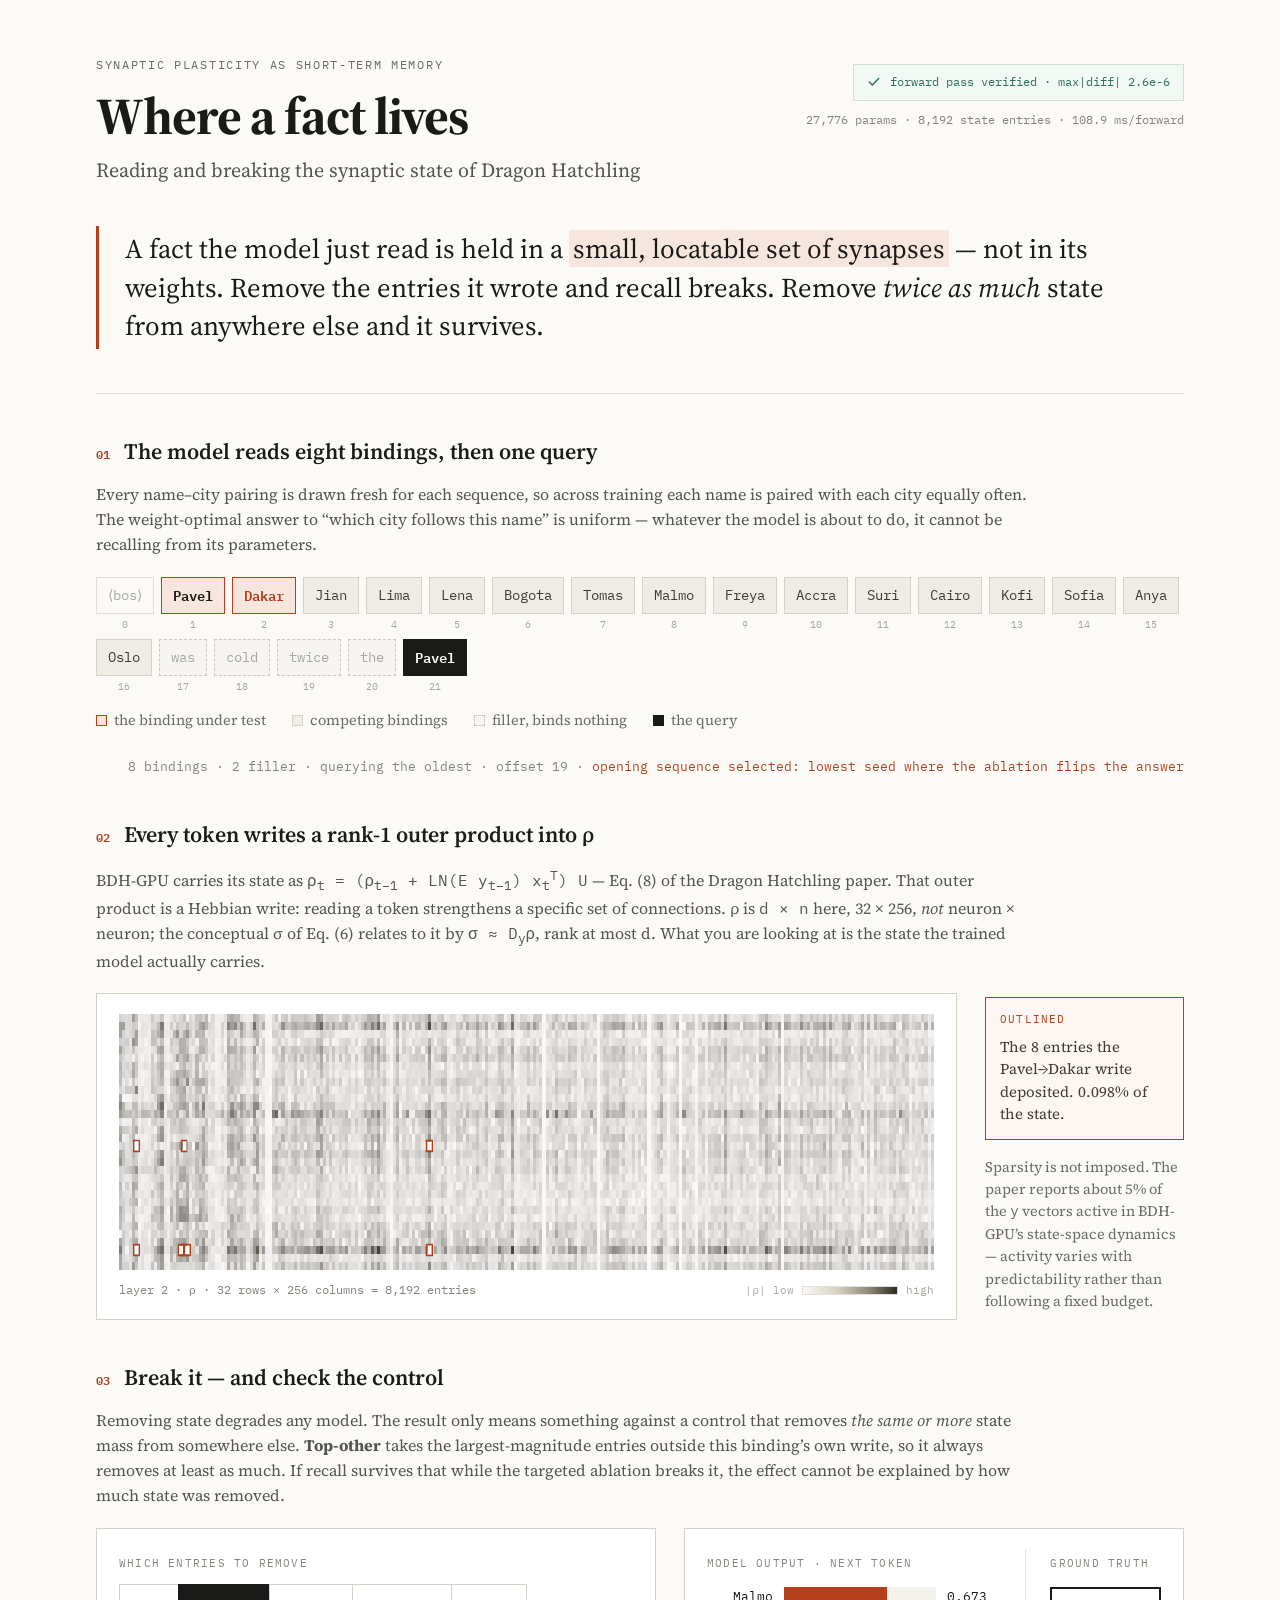
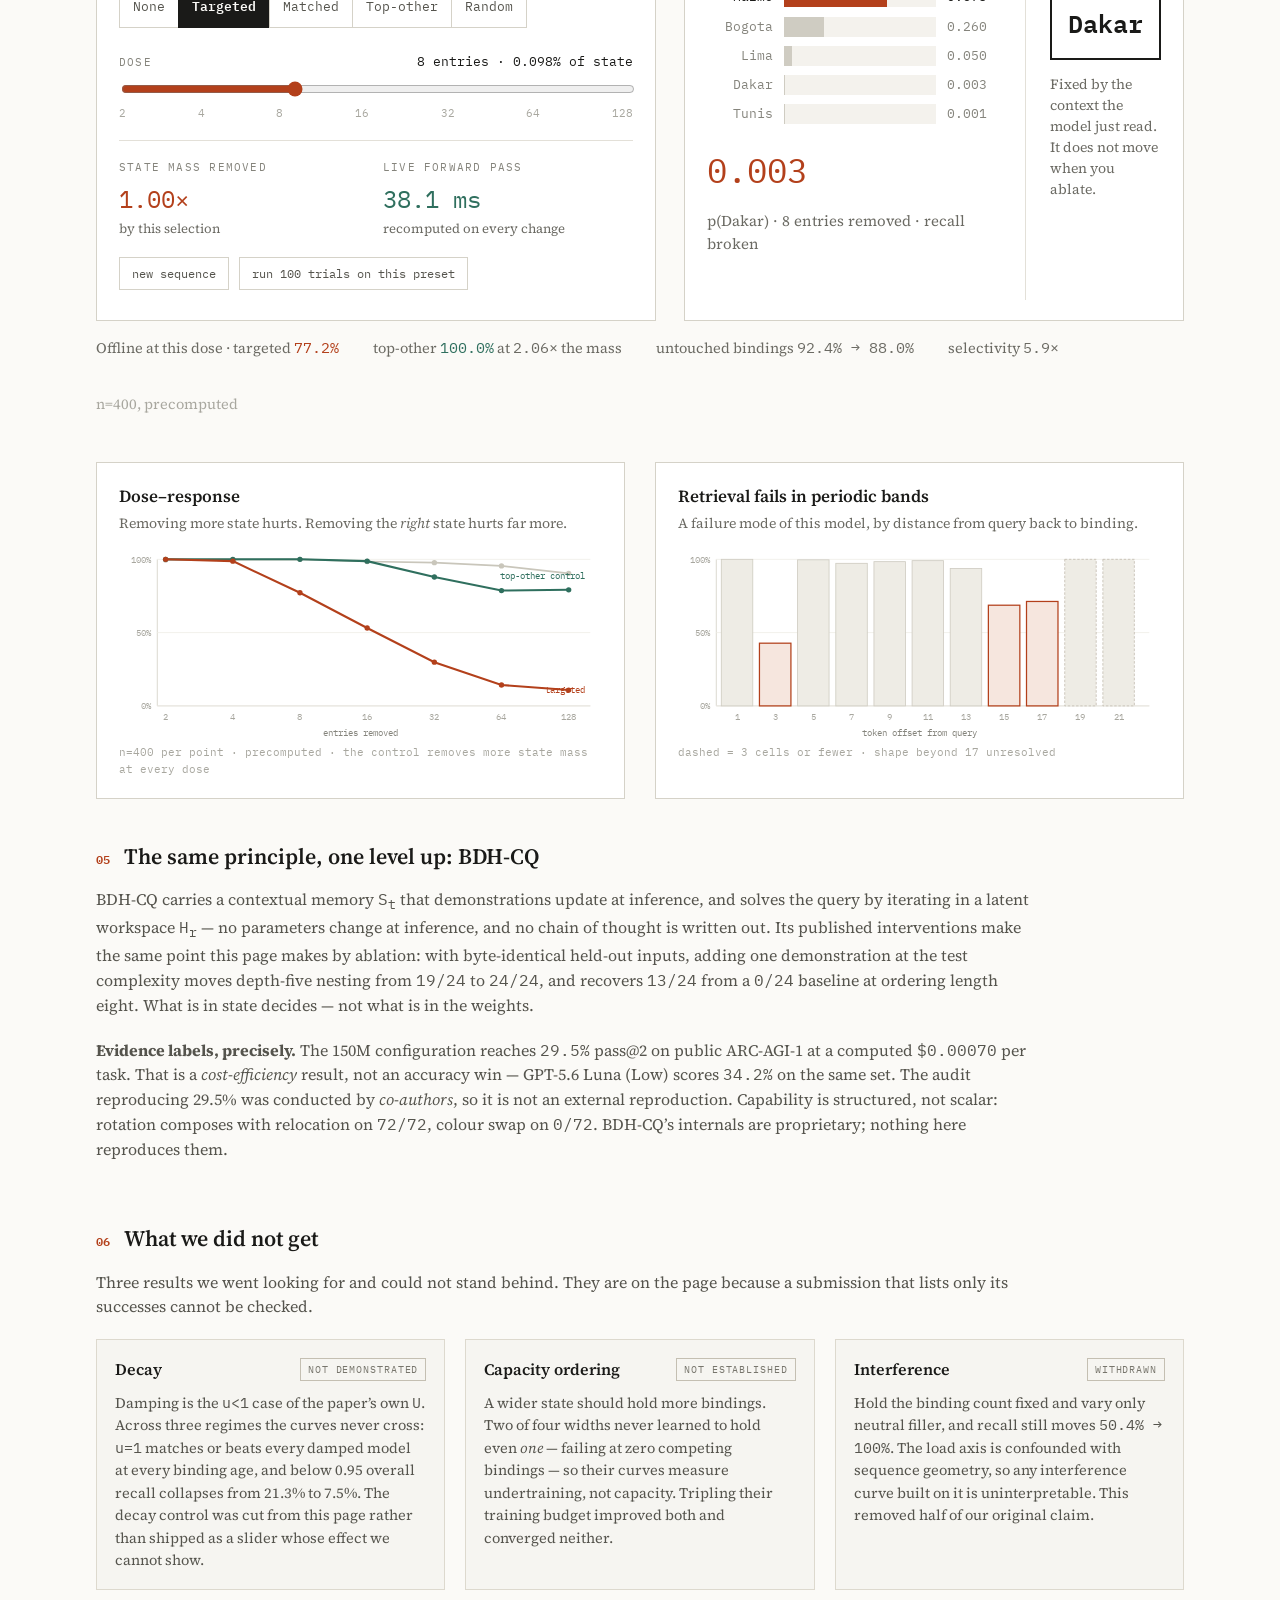
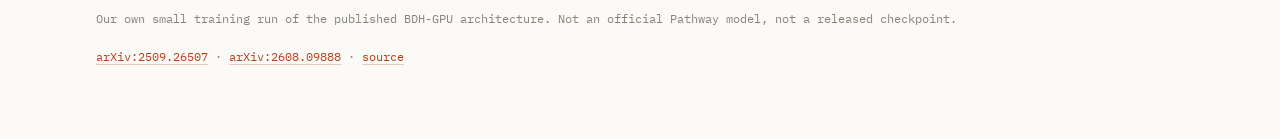
==== index.html @ 2213100f "Build the interactive page: live forward pass, live ablation, verified on load index.html + css/styl" ====
<!doctype html>
<html lang="en">
<head>
<meta charset="utf-8">
<meta name="viewport" content="width=device-width, initial-scale=1">
<title>Where a fact lives — synaptic memory in Dragon Hatchling</title>
<meta name="description" content="An interactive explainer: a fact a BDH model just read is held in a small, locatable set of synapses, not in its weights. Ablate them and recall breaks; remove twice as much state from elsewhere and it survives.">
<link rel="preconnect" href="https://fonts.googleapis.com">
<link rel="preconnect" href="https://fonts.gstatic.com" crossorigin>
<link rel="stylesheet" href="https://fonts.googleapis.com/css2?family=Source+Serif+4:opsz,wght@8..60,400;8..60,600;8..60,700&family=IBM+Plex+Mono:wght@400;500;600&display=swap">
<link rel="stylesheet" href="css/style.css">
</head>
<body>
<div class="wrap">

  <!-- ── header ─────────────────────────────────────────── -->
  <header class="masthead">
    <div class="left">
      <div class="eyebrow">Synaptic plasticity as short-term memory</div>
      <h1>Where a fact lives</h1>
      <div class="sub">Reading and breaking the synaptic state of Dragon&nbsp;Hatchling</div>
    </div>
    <div class="badges">
      <div class="badge pending" id="badge" role="status" aria-live="polite">
        <span class="num">checking forward pass…</span>
      </div>
      <div class="num" style="font-size:11.5px;color:var(--faint)" id="substrate-line"></div>
    </div>
  </header>

  <p class="claim">
    A fact the model just read is held in a <mark>small, locatable set of synapses</mark>
    — not in its weights. Remove the entries it wrote and recall breaks. Remove
    <em>twice as much</em> state from anywhere else and it survives.
  </p>

  <div class="hr"></div>

  <!-- ── act 1 ──────────────────────────────────────────── -->
  <section class="act" id="act1">
    <div class="act-head">
      <span class="act-num">01</span>
      <h2>The model reads eight bindings, then one query</h2>
    </div>
    <p class="lede">
      Every name–city pairing is drawn fresh for each sequence, so across training
      each name is paired with each city equally often. The weight-optimal answer
      to “which city follows this name” is uniform — whatever the model is about
      to do, it cannot be recalling from its parameters.
    </p>

    <div class="seq" id="seq" aria-label="input token sequence"></div>

    <div class="legend">
      <span class="item"><span class="sw" style="background:var(--accent-wash);border:1px solid var(--accent)"></span> the binding under test</span>
      <span class="item"><span class="sw" style="background:var(--chip);border:1px solid var(--chip-line)"></span> competing bindings</span>
      <span class="item"><span class="sw" style="background:var(--filler);border:1px dashed var(--filler-line)"></span> filler, binds nothing</span>
      <span class="item"><span class="sw" style="background:var(--ink)"></span> the query</span>
      <span class="right" id="seq-caption"></span>
    </div>
  </section>

  <!-- ── act 2 ──────────────────────────────────────────── -->
  <section class="act" id="act2">
    <div class="act-head">
      <span class="act-num">02</span>
      <h2>Every token writes a rank-1 outer product into ρ</h2>
    </div>
    <p class="lede">
      BDH-GPU carries its state as
      <span class="num">ρ<sub>t</sub> = (ρ<sub>t−1</sub> + LN(E y<sub>t−1</sub>) x<sub>t</sub><sup>T</sup>) U</span>
      — Eq. (8) of the Dragon Hatchling paper. That outer product is a Hebbian
      write: reading a token strengthens a specific set of connections. ρ is
      <span class="num">d × n</span> here, 32 × 256, <em>not</em> neuron × neuron;
      the conceptual σ of Eq. (6) relates to it by <span class="num">σ ≈ D<sub>y</sub>ρ</span>,
      rank at most d. What you are looking at is the state the trained model
      actually carries.
    </p>

    <div class="state-row">
      <div class="panel">
        <div class="state-scroll">
          <canvas id="state-canvas" width="1024" height="256"
                  aria-label="Synaptic state heatmap, 32 rows by 256 columns. Cells the queried binding wrote are outlined and, when ablated, knocked out to white."></canvas>
        </div>
        <div class="state-foot">
          <div class="num" style="font-size:11.5px;color:var(--faint)" id="state-caption"></div>
          <div class="ramp">
            <span class="num" style="font-size:11px;color:var(--fainter)">|ρ| low</span>
            <span class="bar"></span>
            <span class="num" style="font-size:11px;color:var(--fainter)">high</span>
          </div>
        </div>
      </div>
      <div class="state-side">
        <div class="callout">
          <span class="lbl">Outlined</span>
          <p id="callout-text"></p>
        </div>
        <p style="font-size:14.5px;line-height:1.55;color:var(--muted);margin:0">
          Sparsity is not imposed. The paper reports about 5% of the
          <span class="num">y</span> vectors active in BDH-GPU’s state-space
          dynamics — activity varies with predictability rather than following a
          fixed budget.
        </p>
      </div>
    </div>
  </section>

  <!-- ── act 3 ──────────────────────────────────────────── -->
  <section class="act" id="act3">
    <div class="act-head">
      <span class="act-num">03</span>
      <h2>Break it — and check the control</h2>
    </div>
    <p class="lede">
      Removing state degrades any model. The result only means something against
      a control that removes <em>the same or more</em> state mass from somewhere
      else. <strong>Top-other</strong> takes the largest-magnitude entries
      outside this binding’s own write, so it always removes at least as much.
      If recall survives that while the targeted ablation breaks it, the effect
      cannot be explained by how much state was removed.
    </p>

    <div class="controls-row">
      <div class="panel controls">
        <span class="lbl">Which entries to remove</span>
        <div class="seg" id="seg" role="group" aria-label="ablation condition"></div>

        <div class="dose">
          <div class="dose-head">
            <span class="lbl">Dose</span>
            <span class="num" style="font-size:13px" id="dose-label"></span>
          </div>
          <input type="range" id="dose" min="0" max="6" step="1" value="2"
                 aria-label="number of state entries to remove">
          <div class="dose-ticks" id="dose-ticks"></div>
        </div>

        <div class="stats">
          <div class="stat">
            <span class="lbl">State mass removed</span>
            <div class="big" id="mass-targeted" style="color:var(--accent)">—</div>
            <div class="cap">by this selection</div>
          </div>
          <div class="stat">
            <span class="lbl">Live forward pass</span>
            <div class="big" id="latency" style="color:var(--pass)">—</div>
            <div class="cap">recomputed on every change</div>
          </div>
        </div>

        <div style="margin-top:18px;display:flex;gap:10px;flex-wrap:wrap">
          <button class="btn" id="new-seq">new sequence</button>
          <button class="btn" id="run-trials">run 100 trials on this preset</button>
        </div>
        <div class="num" id="trials-out" style="font-size:12px;color:var(--faint);margin-top:10px"></div>
      </div>

      <div class="panel pred">
        <div class="bars-wrap" style="flex-grow:1">
          <span class="lbl">Model output · next token</span>
          <div class="bars" id="bars" style="margin-top:14px"></div>
          <div class="pbig" id="pbig">
            <span class="v" id="p-answer">—</span>
            <span class="cap" id="p-caption"></span>
          </div>
        </div>
        <div class="truth">
          <span class="lbl">Ground truth</span>
          <div class="truth-box"><div class="w" id="truth-word">—</div></div>
          <p>Fixed by the context the model just read. It does not move when you ablate.</p>
        </div>
      </div>
    </div>

    <div class="readout" id="readout"></div>
  </section>

  <!-- ── charts ─────────────────────────────────────────── -->
  <div class="charts">
    <div class="panel">
      <h3>Dose–response</h3>
      <p class="chart-sub">Removing more state hurts. Removing the <em>right</em> state hurts far more.</p>
      <div id="chart-dose"></div>
      <div class="chart-note" id="dose-note"></div>
    </div>
    <div class="panel">
      <h3>Retrieval fails in periodic bands</h3>
      <p class="chart-sub">A failure mode of this model, by distance from query back to binding.</p>
      <div id="chart-bands"></div>
      <div class="chart-note">dashed = 3 cells or fewer · shape beyond 17 unresolved</div>
    </div>
  </div>

  <!-- ── act 5: BDH-CQ ──────────────────────────────────── -->
  <section class="act" id="act5">
    <div class="act-head">
      <span class="act-num">05</span>
      <h2>The same principle, one level up: BDH-CQ</h2>
    </div>
    <p class="lede">
      BDH-CQ carries a contextual memory <span class="num">S<sub>t</sub></span>
      that demonstrations update at inference, and solves the query by iterating
      in a latent workspace <span class="num">H<sub>r</sub></span> — no parameters
      change at inference, and no chain of thought is written out. Its published
      interventions make the same point this page makes by ablation: with
      byte-identical held-out inputs, adding one demonstration at the test
      complexity moves depth-five nesting from <span class="num">19/24</span> to
      <span class="num">24/24</span>, and recovers <span class="num">13/24</span>
      from a <span class="num">0/24</span> baseline at ordering length eight.
      What is in state decides — not what is in the weights.
    </p>
    <p class="lede">
      <strong>Evidence labels, precisely.</strong> The 150M configuration reaches
      <span class="num">29.5%</span> pass@2 on public ARC-AGI-1 at a computed
      <span class="num">$0.00070</span> per task. That is a <em>cost-efficiency</em>
      result, not an accuracy win — GPT-5.6 Luna (Low) scores
      <span class="num">34.2%</span> on the same set. The audit reproducing 29.5%
      was conducted by <em>co-authors</em>, so it is not an external reproduction.
      Capability is structured, not scalar: rotation composes with relocation on
      <span class="num">72/72</span>, colour swap on <span class="num">0/72</span>.
      BDH-CQ’s internals are proprietary; nothing here reproduces them.
    </p>
  </section>

  <!-- ── act 6: what we did not get ─────────────────────── -->
  <section class="act" id="act6">
    <div class="act-head">
      <span class="act-num">06</span>
      <h2>What we did not get</h2>
    </div>
    <p class="lede">
      Three results we went looking for and could not stand behind. They are on
      the page because a submission that lists only its successes cannot be
      checked.
    </p>
    <div class="withdrawn">
      <div class="wcard">
        <div class="head"><span class="title">Decay</span><span class="tag">not demonstrated</span></div>
        <p>Damping is the <span class="num">u&lt;1</span> case of the paper’s own
        <span class="num">U</span>. Across three regimes the curves never cross:
        <span class="num">u=1</span> matches or beats every damped model at every
        binding age, and below 0.95 overall recall collapses from 21.3% to 7.5%.
        The decay control was cut from this page rather than shipped as a slider
        whose effect we cannot show.</p>
      </div>
      <div class="wcard">
        <div class="head"><span class="title">Capacity ordering</span><span class="tag">not established</span></div>
        <p>A wider state should hold more bindings. Two of four widths never
        learned to hold even <em>one</em> — failing at zero competing bindings —
        so their curves measure undertraining, not capacity. Tripling their
        training budget improved both and converged neither.</p>
      </div>
      <div class="wcard">
        <div class="head"><span class="title">Interference</span><span class="tag">withdrawn</span></div>
        <p>Hold the binding count fixed and vary only neutral filler, and recall
        still moves <span class="num">50.4% → 100%</span>. The load axis is
        confounded with sequence geometry, so any interference curve built on it
        is uninterpretable. This removed half of our original claim.</p>
      </div>
    </div>
  </section>

  <footer>
    <div>Our own small training run of the published BDH-GPU architecture. Not an official Pathway model, not a released checkpoint.</div>
    <div><a href="https://arxiv.org/abs/2509.26507">arXiv:2509.26507</a> · <a href="https://arxiv.org/abs/2608.09888">arXiv:2608.09888</a> · <a href="https://github.com/Ritik650/DataForge-Pathway">source</a></div>
  </footer>

</div>
<script type="module" src="js/app.js"></script>
</body>
</html>
---- css/style.css ----
/* Where a fact lives — tokens match design/Main.dc.html and docs/UI_SPEC.md */

:root {
  --ground: #fbfaf7;
  --surface: #ffffff;
  --ink: #1a1a18;
  --prose: #55544d;
  --muted: #6b6a63;
  --faint: #85847c;
  --fainter: #a8a79f;
  --rule: #e3e0d8;
  --border: #d5d2c8;
  --accent: #b3401b;
  --accent-wash: #f6e6de;
  --accent-line: #e3c9c0;
  --pass: #2f6f5e;
  --pass-wash: #f2f8f4;
  --pass-line: #cfe0d6;
  --chip: #eeece5;
  --chip-line: #d5d2c8;
  --filler: #f6f5f1;
  --filler-line: #cbc9c0;
  --track: #f4f2ed;
  --serif: "Source Serif 4", Georgia, "Times New Roman", serif;
  --mono: "IBM Plex Mono", ui-monospace, "SF Mono", Menlo, Consolas, monospace;
  --pad: 96px;
}

* { box-sizing: border-box; }

html { scroll-behavior: smooth; }

body {
  margin: 0;
  background: var(--ground);
  color: var(--ink);
  font-family: var(--serif);
  font-size: 16px;
  line-height: 1.55;
  -webkit-font-smoothing: antialiased;
}

.num {
  font-family: var(--mono);
  font-variant-numeric: tabular-nums;
}

a { color: var(--accent); text-decoration: none; border-bottom: 1px solid var(--accent-line); }
a:hover { color: #8a2f11; border-bottom-color: var(--accent); }

.wrap { max-width: 1440px; margin: 0 auto; padding: 0 var(--pad) 72px; }

.eyebrow {
  font-family: var(--mono);
  font-size: 12px;
  letter-spacing: 0.14em;
  text-transform: uppercase;
  color: var(--muted);
}

.lbl {
  font-family: var(--mono);
  font-size: 11px;
  letter-spacing: 0.11em;
  text-transform: uppercase;
  color: var(--faint);
}

h1 { font-size: 52px; line-height: 1.05; font-weight: 700; margin: 14px 0 12px; letter-spacing: -0.02em; }
h2 { font-size: 22px; font-weight: 600; margin: 0; }
h3 { font-size: 17px; font-weight: 600; margin: 0 0 4px; }

.sub { font-size: 20px; color: var(--prose); }

/* ── header ─────────────────────────────────────────────── */
.masthead { display: flex; justify-content: space-between; align-items: flex-start; padding-top: 56px; gap: 40px; }
.masthead .left { max-width: 760px; }
.badges { display: flex; flex-direction: column; gap: 10px; align-items: flex-end; padding-top: 8px; }

.badge {
  display: flex; align-items: center; gap: 9px;
  border: 1px solid var(--pass-line); background: var(--pass-wash);
  padding: 8px 13px;
  font-family: var(--mono); font-size: 12px; color: var(--pass);
}
.badge.fail { border-color: var(--accent-line); background: #fdf2ee; color: var(--accent); }
.badge.pending { border-color: var(--border); background: var(--filler); color: var(--faint); }
.badge svg { flex: none; }

.claim {
  margin-top: 40px;
  border-left: 3px solid var(--accent);
  padding: 4px 0 4px 26px;
  font-size: 27px;
  line-height: 1.42;
  max-width: 1040px;
}
.claim mark { background: var(--accent-wash); color: inherit; padding: 0 4px; }

.hr { height: 1px; background: var(--rule); margin: 44px 0 0; }

/* ── sections ───────────────────────────────────────────── */
.act { padding-top: 40px; }
.act-head { display: flex; align-items: baseline; gap: 14px; margin-bottom: 14px; }
.act-num { font-family: var(--mono); font-size: 12px; color: var(--accent); font-weight: 600; }
.act p.lede { font-size: 16px; color: var(--prose); max-width: 940px; margin: 0 0 20px; }

/* ── token chips ────────────────────────────────────────── */
.seq { display: flex; flex-wrap: wrap; gap: 7px; align-items: flex-start; margin-bottom: 14px; }
.chip-col { display: flex; flex-direction: column; align-items: center; gap: 4px; }
.chip {
  font-family: var(--mono); font-size: 13.5px; padding: 7px 11px;
  border: 1px solid var(--chip-line); background: var(--chip); color: #3d3b34;
}
.chip-pos { font-family: var(--mono); font-size: 9.5px; color: var(--fainter); }
.chip.target { background: var(--accent-wash); border-color: var(--accent); color: var(--ink); font-weight: 600; }
.chip.target.city { color: var(--accent); }
.chip.filler { background: var(--filler); border-style: dashed; border-color: var(--filler-line); color: var(--fainter); }
.chip.query { background: var(--ink); border-color: var(--ink); color: var(--ground); font-weight: 600; }
.chip.bos { background: transparent; border-color: var(--rule); color: var(--fainter); }

.legend { display: flex; gap: 26px; flex-wrap: wrap; font-size: 14.5px; color: var(--muted); align-items: center; }
.legend .sw { width: 11px; height: 11px; display: inline-block; }
.legend span.item { display: flex; align-items: center; gap: 7px; }
.legend .right { margin-left: auto; font-family: var(--mono); font-size: 12.5px; color: var(--faint); }

/* ── panels ─────────────────────────────────────────────── */
.panel { border: 1px solid var(--border); background: var(--surface); padding: 20px 22px; }
.state-row { display: flex; gap: 28px; align-items: flex-start; }
.state-side { width: 250px; display: flex; flex-direction: column; gap: 16px; padding-top: 4px; }
.callout { border: 1px solid var(--accent); background: #fdf6f2; padding: 13px 14px; }
.callout .lbl { color: var(--accent); margin-bottom: 7px; display: block; }
.callout p { margin: 0; font-size: 15px; line-height: 1.5; color: #3d3b34; }

#state-canvas { display: block; image-rendering: pixelated; width: 1024px; height: 256px; max-width: 100%; }
.state-foot { display: flex; justify-content: space-between; align-items: center; margin-top: 11px; gap: 16px; flex-wrap: wrap; }
.ramp { display: flex; align-items: center; gap: 8px; }
.ramp .bar { width: 96px; height: 9px; border: 1px solid var(--rule);
  background: linear-gradient(90deg, #faf9f6 0%, #d8d3c4 35%, #8f8a76 70%, #2c2a22 100%); }

/* ── controls ───────────────────────────────────────────── */
.controls-row { display: flex; gap: 28px; align-items: stretch; flex-wrap: wrap; }
.controls { width: 560px; flex: 0 1 560px; }

.seg { display: flex; margin: 11px 0 24px; flex-wrap: wrap; }
.seg button {
  font-family: var(--mono); font-size: 13px; padding: 10px 13px;
  border: 1px solid var(--border); background: var(--surface); color: var(--prose);
  margin-left: -1px; cursor: pointer;
}
.seg button:first-child { margin-left: 0; }
.seg button[aria-pressed="true"] { background: var(--ink); border-color: var(--ink); color: var(--ground); font-weight: 600; }
.seg button:focus-visible, .dose input:focus-visible, .btn:focus-visible { outline: 2px solid var(--accent); outline-offset: 2px; }

.dose-head { display: flex; justify-content: space-between; align-items: baseline; margin-bottom: 6px; }
.dose input[type="range"] { width: 100%; accent-color: var(--accent); }
.dose-ticks { display: flex; justify-content: space-between; font-family: var(--mono); font-size: 11px; color: var(--fainter); margin-top: 2px; }

.stats { display: grid; grid-template-columns: repeat(2, minmax(0, 1fr)); gap: 14px; margin-top: 18px; padding-top: 18px; border-top: 1px solid var(--rule); }
.stat .lbl { display: block; margin-bottom: 5px; }
.stat .big { font-family: var(--mono); font-size: 24px; }
.stat .cap { font-size: 13px; color: var(--muted); }

.btn {
  font-family: var(--mono); font-size: 12px; padding: 8px 12px;
  border: 1px solid var(--border); background: var(--surface); color: var(--prose); cursor: pointer;
}
.btn:hover { border-color: var(--ink); color: var(--ink); }

/* ── prediction ─────────────────────────────────────────── */
.pred { flex: 1 1 420px; display: flex; gap: 26px; }
.bars { flex-grow: 1; display: flex; flex-direction: column; gap: 9px; }
.bar-row { display: flex; align-items: center; gap: 11px; }
.bar-tok { font-family: var(--mono); font-size: 13px; width: 66px; text-align: right; color: var(--faint); }
.bar-track { flex-grow: 1; height: 20px; background: var(--track); position: relative; }
.bar-fill { position: absolute; left: 0; top: 0; bottom: 0; background: #cfccc2; transition: width .18s ease; }
.bar-row.top .bar-tok { color: var(--ink); }
.bar-row.top .bar-fill { background: var(--pass); }
.bar-row.top.broken .bar-fill { background: var(--accent); }
.bar-val { font-family: var(--mono); font-size: 13px; width: 52px; color: var(--faint); }
.bar-row.top .bar-val { color: var(--ink); }

.pbig { margin-top: 20px; display: flex; align-items: baseline; gap: 12px; flex-wrap: wrap; }
.pbig .v { font-family: var(--mono); font-size: 34px; color: var(--pass); }
.pbig.broken .v { color: var(--accent); }
.pbig .cap { font-size: 15px; color: var(--muted); }

.truth { width: 186px; border-left: 1px solid var(--rule); padding-left: 24px; }
.truth-box { border: 2px solid var(--ink); padding: 15px 0; text-align: center; margin: 14px 0; }
.truth-box .w { font-family: var(--mono); font-size: 25px; font-weight: 600; }
.truth p { margin: 0; font-size: 14px; color: var(--muted); line-height: 1.5; }

.readout { display: flex; gap: 34px; margin-top: 16px; font-size: 14.5px; color: var(--muted); flex-wrap: wrap; }

/* ── charts ─────────────────────────────────────────────── */
.charts { display: grid; grid-template-columns: repeat(2, minmax(0, 1fr)); gap: 30px; padding-top: 46px; }
.chart-sub { font-size: 14px; color: var(--muted); margin: 0 0 16px; }
.chart-note { font-family: var(--mono); font-size: 11px; color: var(--fainter); margin-top: 2px; }
svg { max-width: 100%; height: auto; display: block; }

/* ── withdrawn ──────────────────────────────────────────── */
.withdrawn { display: grid; grid-template-columns: repeat(3, minmax(0, 1fr)); gap: 20px; }
.wcard { border: 1px solid #ddd9ce; background: var(--filler); padding: 17px 18px; }
.wcard .head { display: flex; justify-content: space-between; align-items: center; gap: 10px; margin-bottom: 10px; }
.wcard .title { font-size: 16px; font-weight: 600; }
.tag {
  font-family: var(--mono); font-size: 10px; letter-spacing: 0.09em; text-transform: uppercase;
  border: 1px solid #c4bfb2; color: #77756c; padding: 3px 7px; white-space: nowrap;
}
.tag.measured { border-color: var(--pass-line); color: var(--pass); background: var(--pass-wash); }
.tag.hypothesis { border-color: var(--accent-line); color: var(--accent); background: #fdf6f2; }
.wcard p { margin: 0; font-size: 14.5px; line-height: 1.55; color: var(--prose); }

footer { display: flex; justify-content: space-between; gap: 20px; flex-wrap: wrap;
  font-family: var(--mono); font-size: 12px; color: var(--faint); padding-top: 20px; }

/* ── responsive ─────────────────────────────────────────── */
@media (max-width: 1180px) {
  :root { --pad: 40px; }
  h1 { font-size: 40px; }
  .claim { font-size: 22px; }
  .charts { grid-template-columns: 1fr; }
  .withdrawn { grid-template-columns: 1fr; }
  .state-row { flex-direction: column; }
  .state-side { width: 100%; }
  .controls { width: 100%; flex: 1 1 100%; }
  .pred { flex-wrap: wrap; }
}

@media (max-width: 700px) {
  :root { --pad: 18px; }
  body { font-size: 15px; }
  h1 { font-size: 30px; }
  .sub { font-size: 17px; }
  .claim { font-size: 19px; padding-left: 16px; }
  .masthead { flex-direction: column; gap: 18px; }
  .badges { align-items: flex-start; }
  /* the heatmap keeps its true 4x8px cells and scrolls rather than rescaling —
     a squashed state picture would misrepresent the sparsity */
  .state-scroll { overflow-x: auto; }
  #state-canvas { max-width: none; }
  .pred { flex-direction: column; }
  .truth { width: 100%; border-left: 0; border-top: 1px solid var(--rule); padding: 16px 0 0; }
  .seg button { flex: 1 1 auto; }
}

@media (prefers-reduced-motion: reduce) {
  * { transition: none !important; }
  html { scroll-behavior: auto; }
}
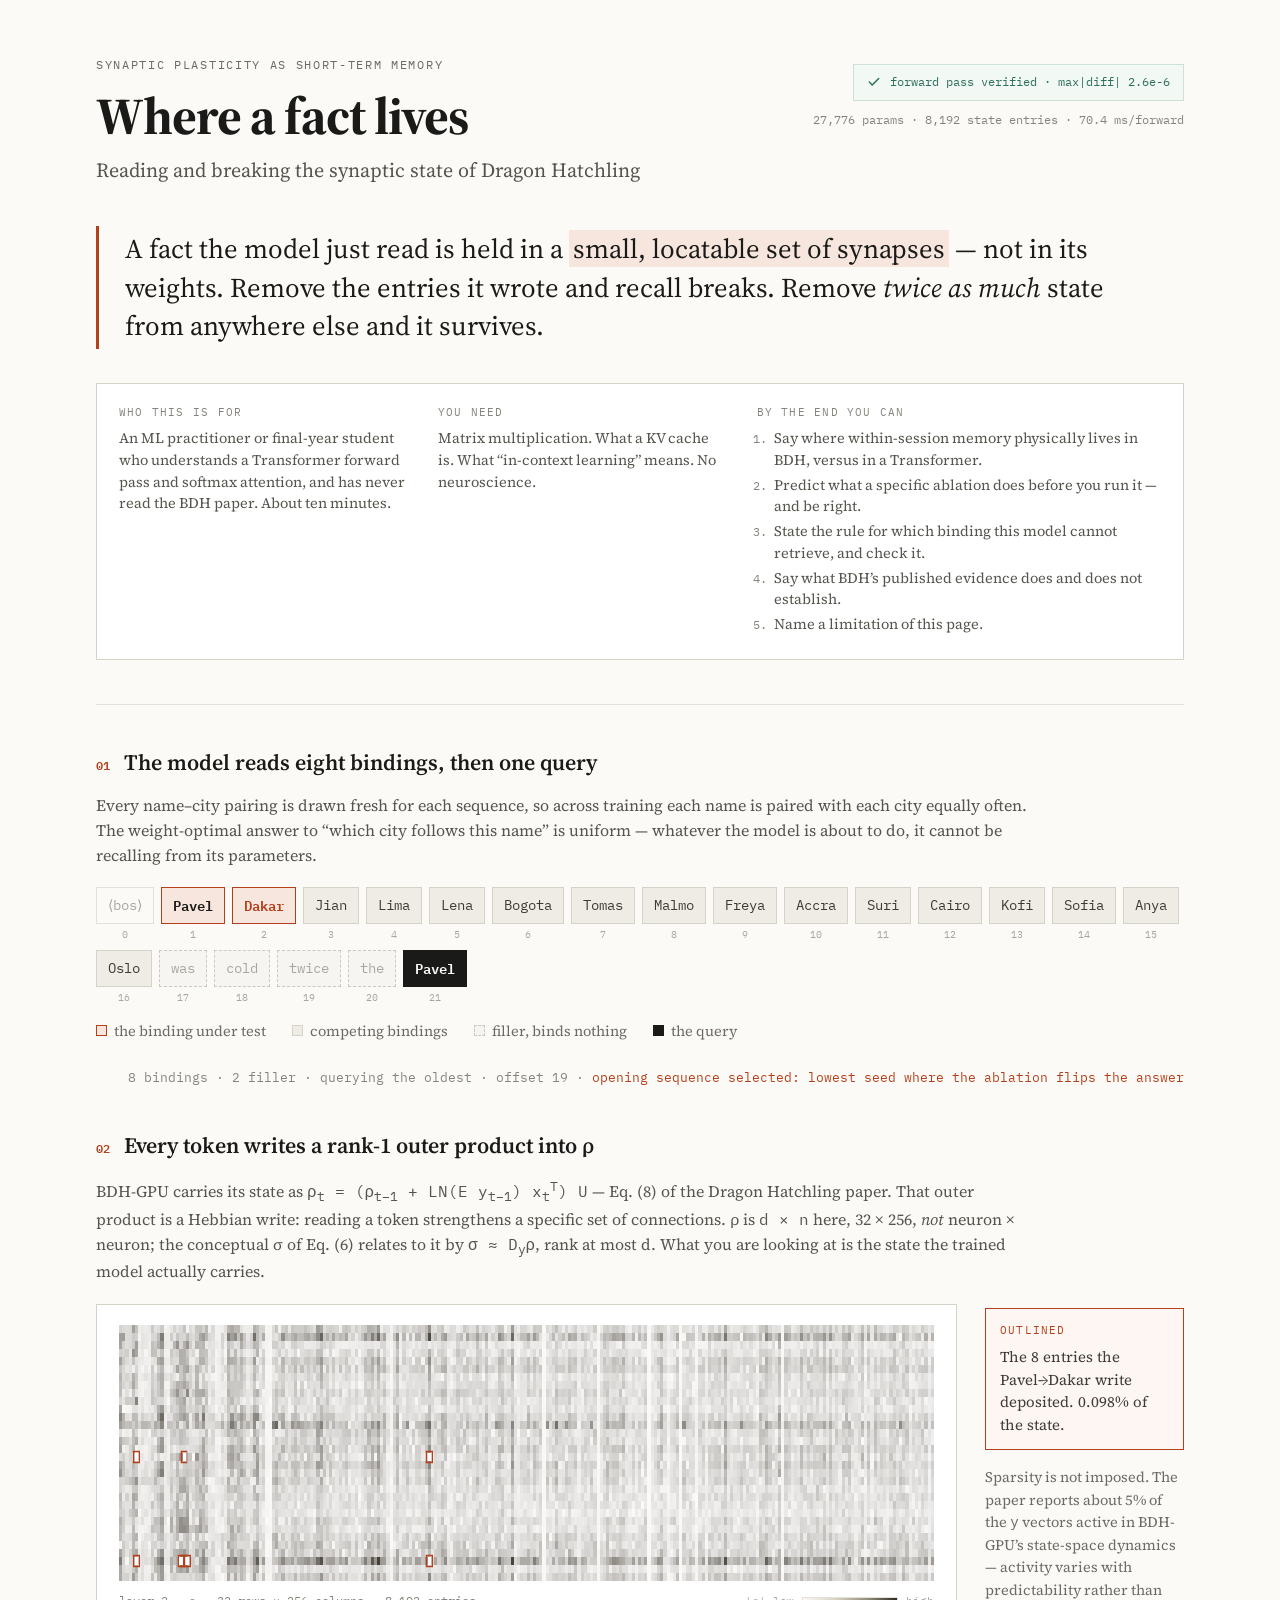
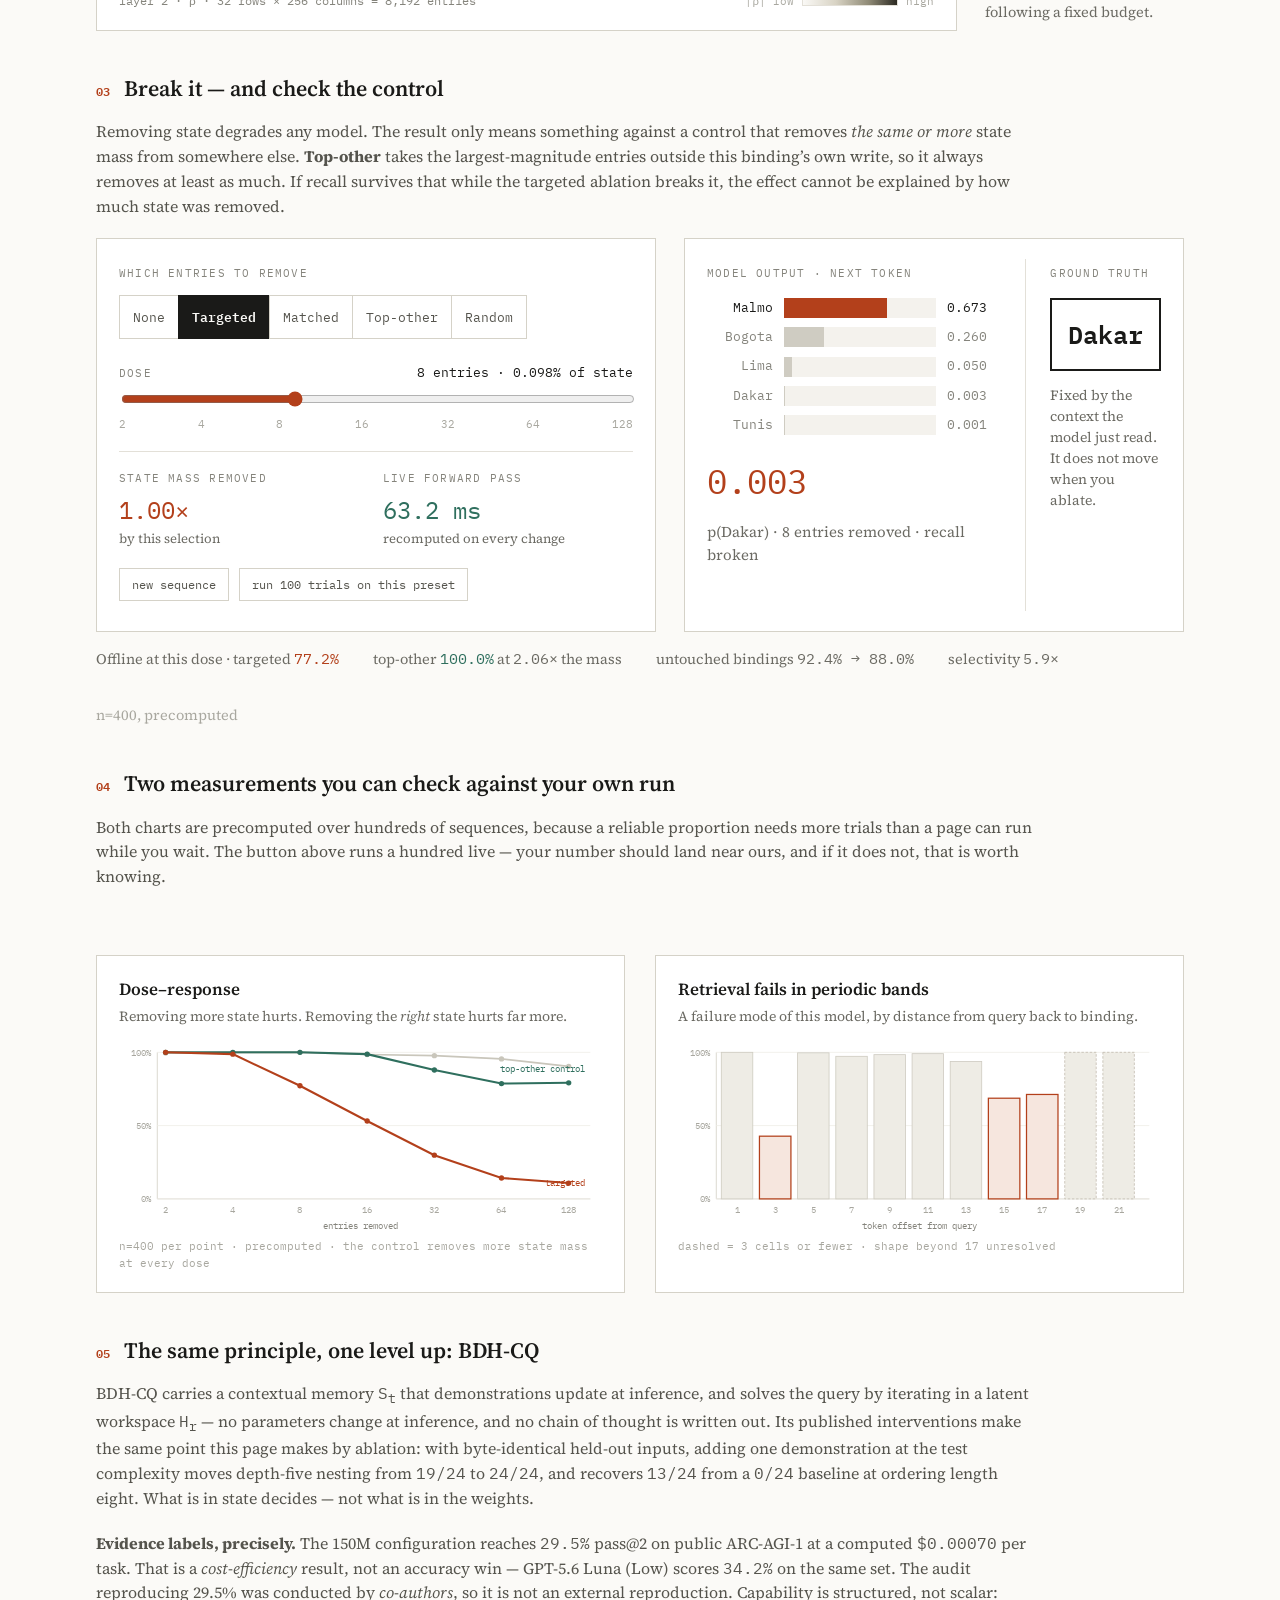
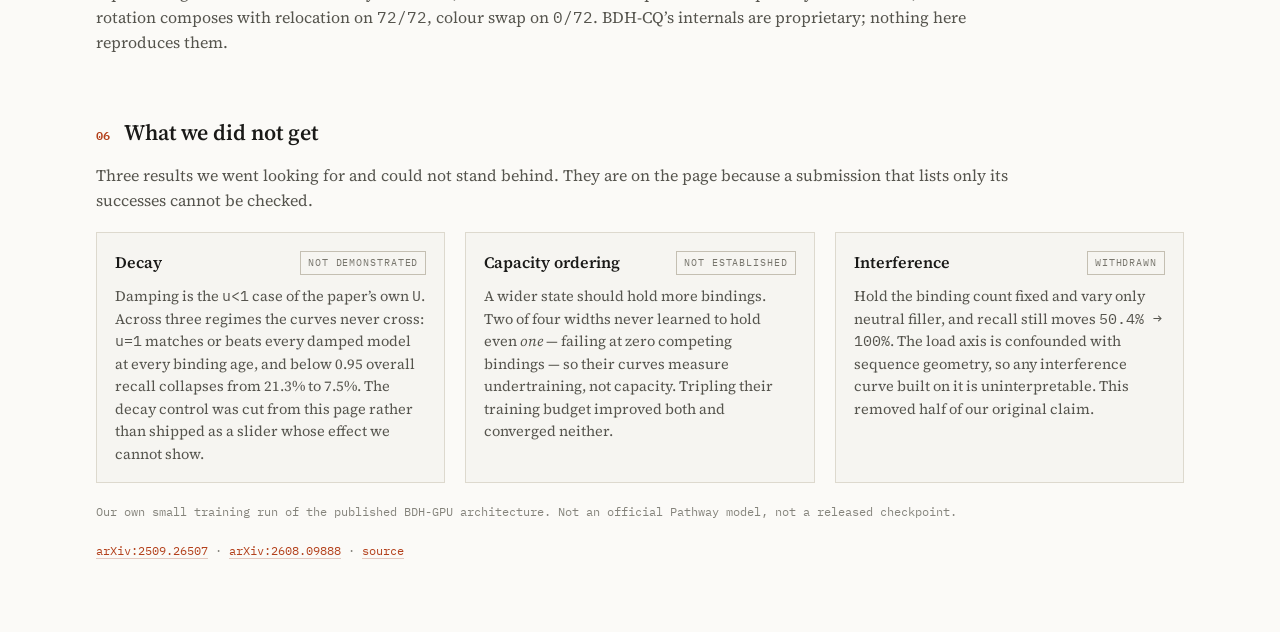
==== commit b7015900: "Blog PDF, section 04, audience block, component-level AI disclosure Blog (docs/BLOG.md -> docs/blog." ====
--- a/index.html
+++ b/index.html
@@ -34,6 +34,31 @@
     <em>twice as much</em> state from anywhere else and it survives.
   </p>
 
+  <!-- ── who this is for ────────────────────────────────── -->
+  <section class="forwhom" aria-label="audience, prerequisites and learning objectives">
+    <div>
+      <span class="lbl">Who this is for</span>
+      <p>An ML practitioner or final-year student who understands a Transformer
+      forward pass and softmax attention, and has never read the BDH paper.
+      About ten minutes.</p>
+    </div>
+    <div>
+      <span class="lbl">You need</span>
+      <p>Matrix multiplication. What a KV cache is. What “in-context learning”
+      means. No neuroscience.</p>
+    </div>
+    <div>
+      <span class="lbl">By the end you can</span>
+      <ol>
+        <li>Say where within-session memory physically lives in BDH, versus in a Transformer.</li>
+        <li>Predict what a specific ablation does before you run it — and be right.</li>
+        <li>State the rule for which binding this model cannot retrieve, and check it.</li>
+        <li>Say what BDH’s published evidence does and does not establish.</li>
+        <li>Name a limitation of this page.</li>
+      </ol>
+    </div>
+  </section>
+
   <div class="hr"></div>
 
   <!-- ── act 1 ──────────────────────────────────────────── -->
@@ -177,7 +202,20 @@
     <div class="readout" id="readout"></div>
   </section>
 
-  <!-- ── charts ─────────────────────────────────────────── -->
+  <!-- ── act 4 ──────────────────────────────────────────── -->
+  <section class="act" id="act4">
+    <div class="act-head">
+      <span class="act-num">04</span>
+      <h2>Two measurements you can check against your own run</h2>
+    </div>
+    <p class="lede">
+      Both charts are precomputed over hundreds of sequences, because a reliable
+      proportion needs more trials than a page can run while you wait. The
+      button above runs a hundred live — your number should land near ours, and
+      if it does not, that is worth knowing.
+    </p>
+  </section>
+
   <div class="charts">
     <div class="panel">
       <h3>Dose–response</h3>
--- a/css/style.css
+++ b/css/style.css
@@ -248,3 +248,22 @@
   * { transition: none !important; }
   html { scroll-behavior: auto; }
 }
+
+/* ── audience / prerequisites / objectives ──────────────── */
+.forwhom {
+  display: grid;
+  grid-template-columns: 1fr 1fr 1.4fr;
+  gap: 30px;
+  margin-top: 34px;
+  padding: 20px 22px;
+  border: 1px solid var(--border);
+  background: var(--surface);
+}
+.forwhom .lbl { display: block; margin-bottom: 7px; }
+.forwhom p { margin: 0; font-size: 14.5px; line-height: 1.5; color: var(--prose); }
+.forwhom ol { margin: 0; padding-left: 17px; font-size: 14.5px; line-height: 1.5; color: var(--prose); }
+.forwhom ol li { margin-bottom: 3px; }
+.forwhom ol li::marker { font-family: var(--mono); font-size: 11.5px; color: var(--faint); }
+
+@media (max-width: 1180px) { .forwhom { grid-template-columns: 1fr 1fr; } }
+@media (max-width: 700px)  { .forwhom { grid-template-columns: 1fr; gap: 18px; } }
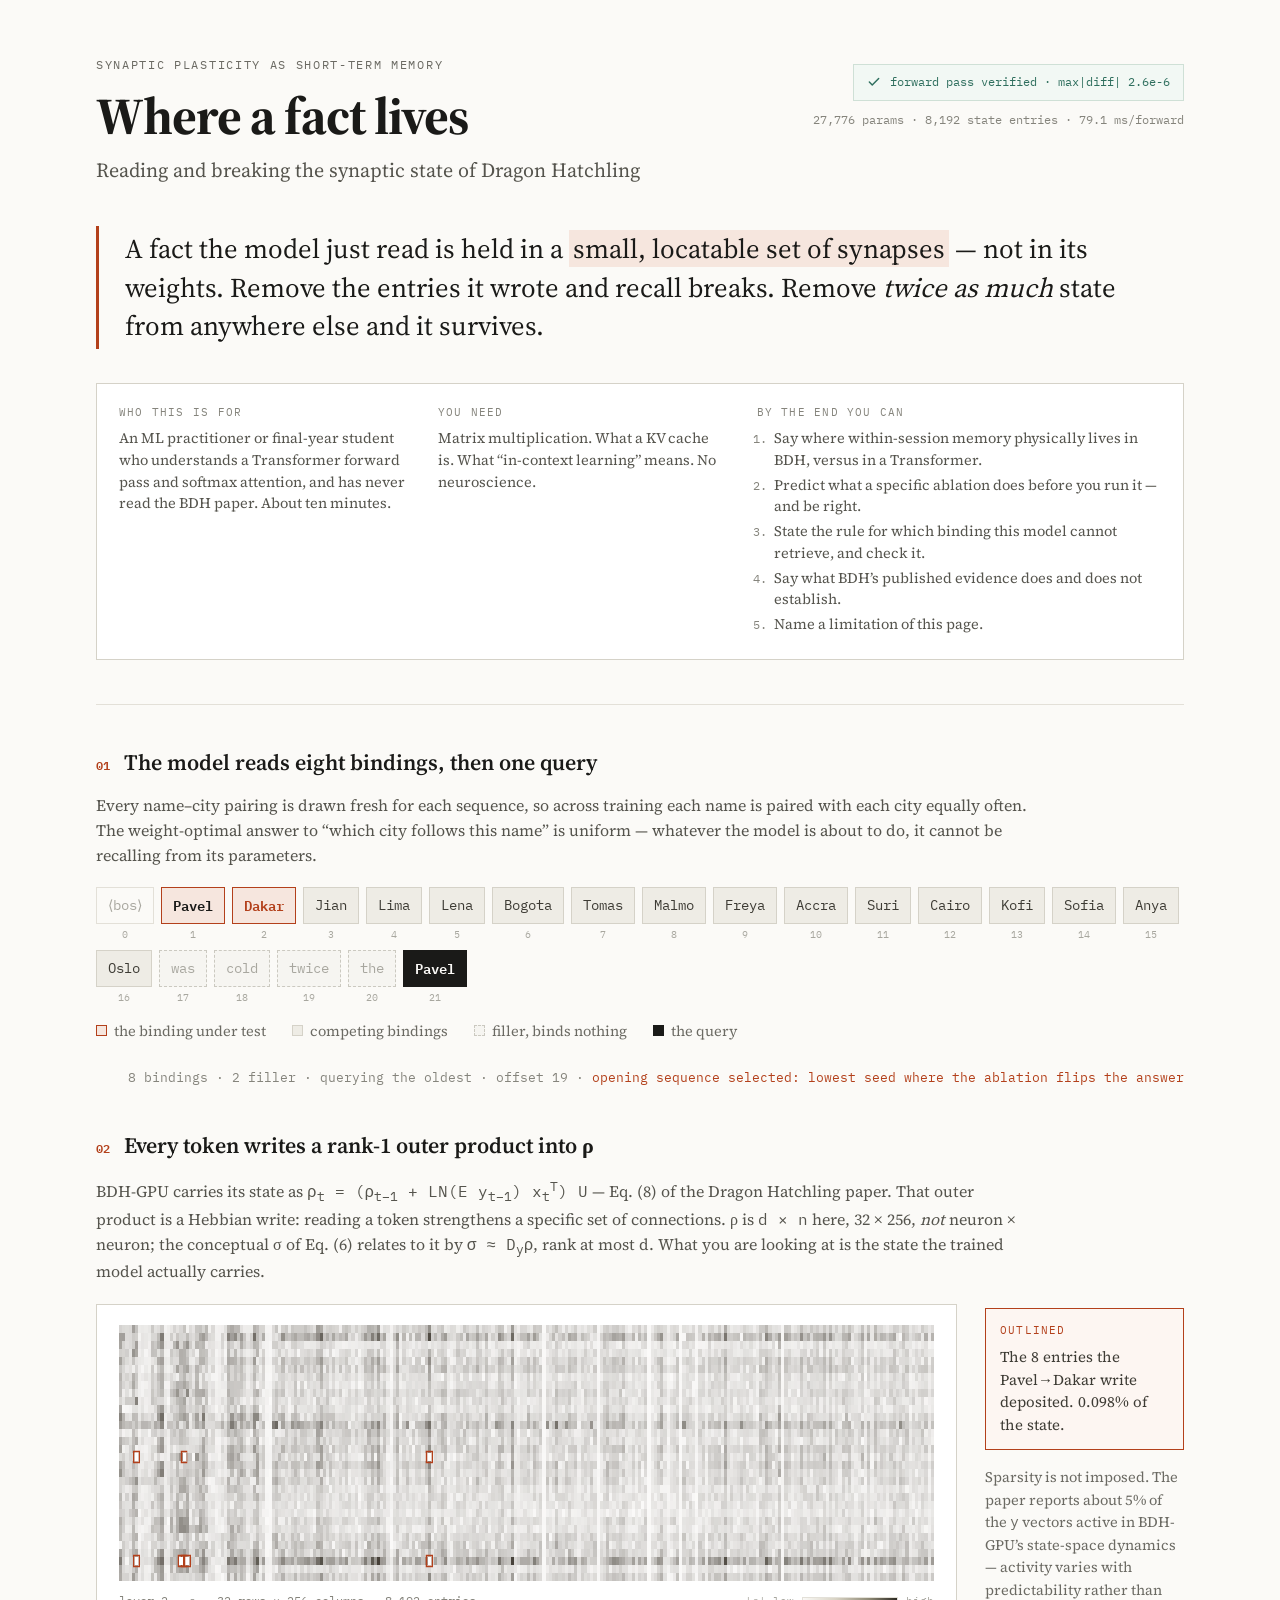
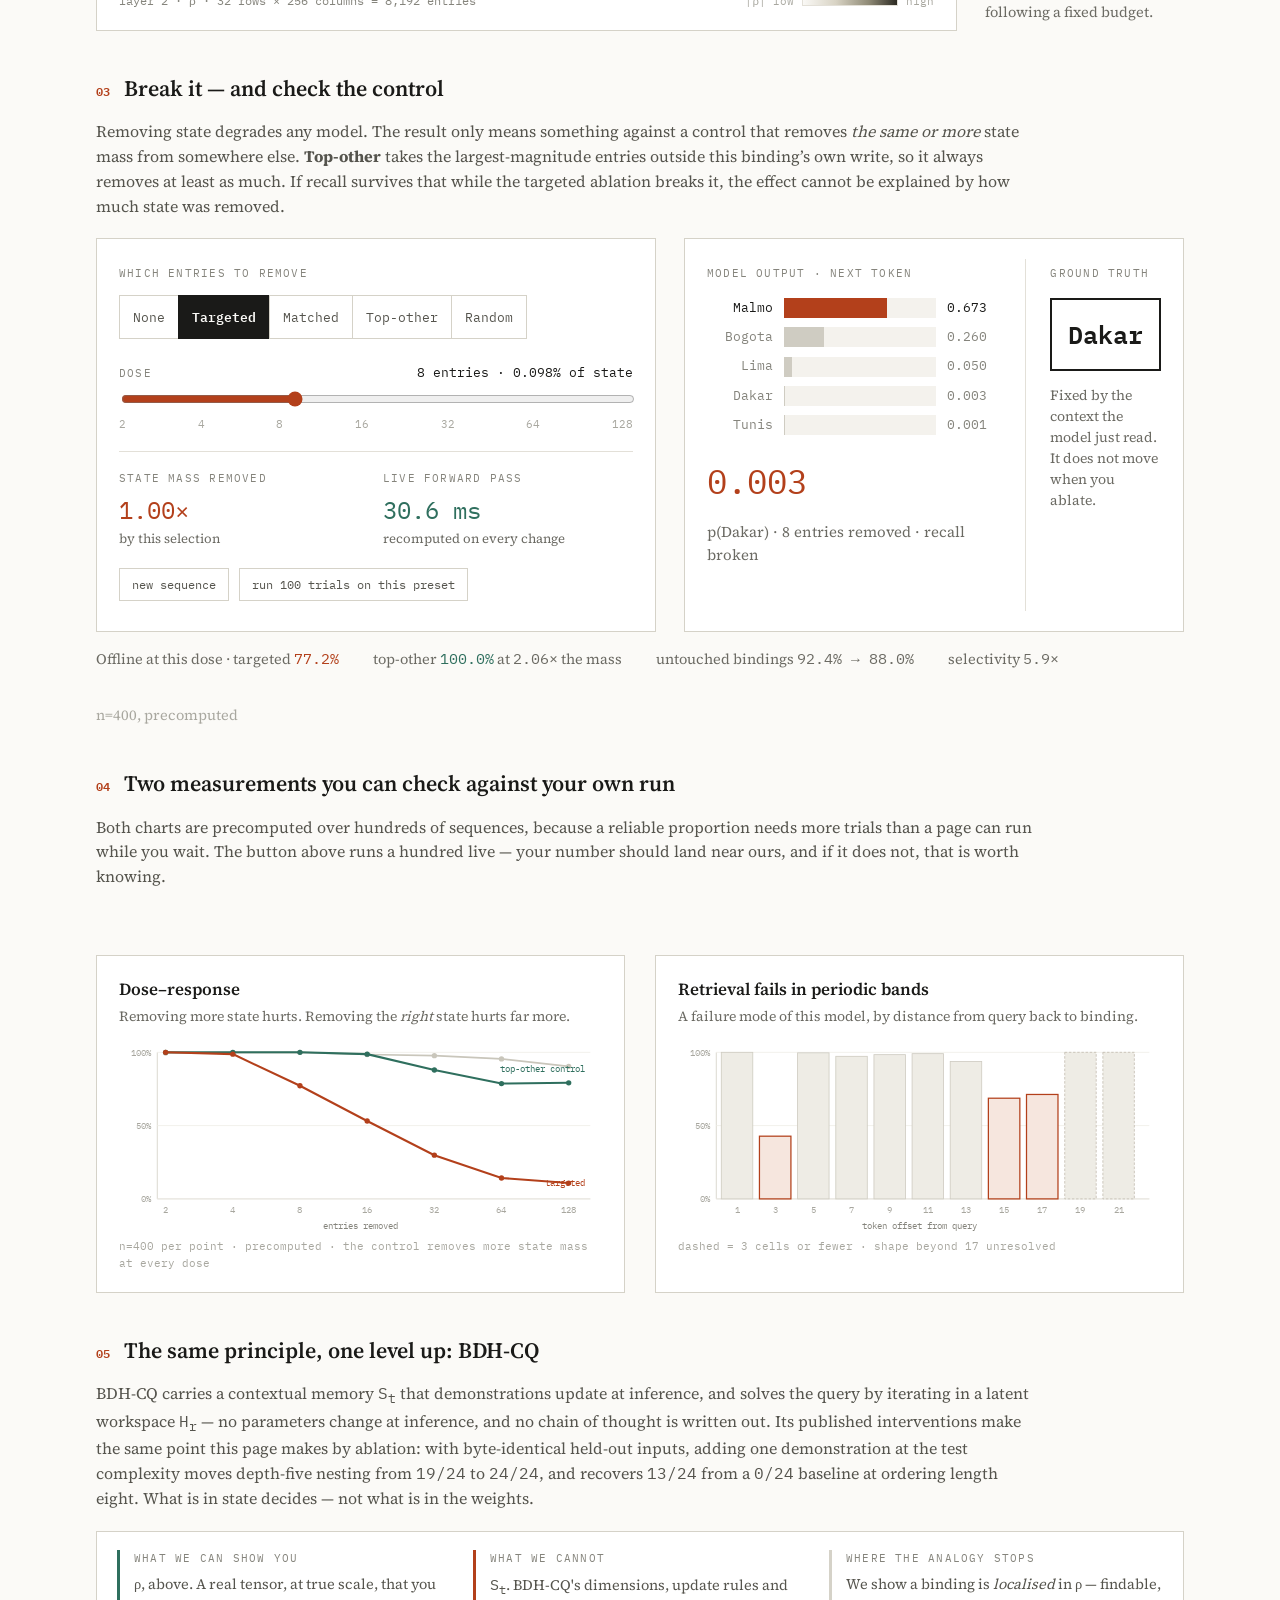
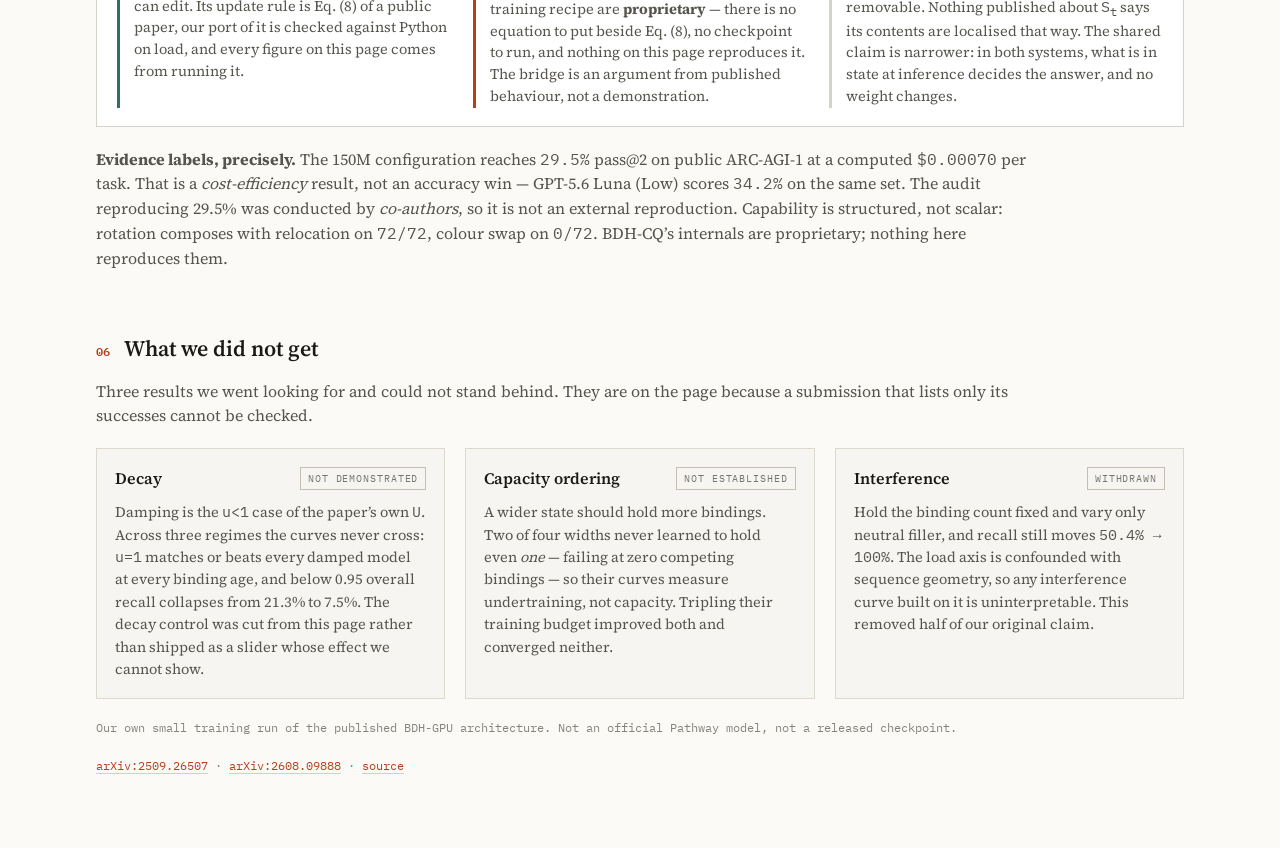
==== commit 0baf6bad: "Self-host fonts, close the claims-literal gap, add one-command verification FONT PROVENANCE WAS WRON" ====
--- a/index.html
+++ b/index.html
@@ -5,9 +5,10 @@
 <meta name="viewport" content="width=device-width, initial-scale=1">
 <title>Where a fact lives — synaptic memory in Dragon Hatchling</title>
 <meta name="description" content="An interactive explainer: a fact a BDH model just read is held in a small, locatable set of synapses, not in its weights. Ablate them and recall breaks; remove twice as much state from elsewhere and it survives.">
-<link rel="preconnect" href="https://fonts.googleapis.com">
-<link rel="preconnect" href="https://fonts.gstatic.com" crossorigin>
-<link rel="stylesheet" href="https://fonts.googleapis.com/css2?family=Source+Serif+4:opsz,wght@8..60,400;8..60,600;8..60,700&family=IBM+Plex+Mono:wght@400;500;600&display=swap">
+<!-- Fonts are self-hosted: no external dependency, so the page renders
+     identically offline and on a restricted network. SIL OFL 1.1, see
+     fonts/OFL.txt. -->
+<link rel="stylesheet" href="fonts/fonts.css">
 <link rel="stylesheet" href="css/style.css">
 </head>
 <body>
@@ -249,6 +250,31 @@
       from a <span class="num">0/24</span> baseline at ordering length eight.
       What is in state decides — not what is in the weights.
     </p>
+    <div class="bridge">
+      <div>
+        <span class="lbl">What we can show you</span>
+        <p>ρ, above. A real tensor, at true scale, that you can edit. Its update
+        rule is Eq. (8) of a public paper, our port of it is checked against
+        Python on load, and every figure on this page comes from running it.</p>
+      </div>
+      <div>
+        <span class="lbl">What we cannot</span>
+        <p><span class="num">S<sub>t</sub></span>. BDH-CQ's dimensions, update
+        rules and training recipe are <strong>proprietary</strong> — there is no
+        equation to put beside Eq. (8), no checkpoint to run, and nothing on
+        this page reproduces it. The bridge is an argument from published
+        behaviour, not a demonstration.</p>
+      </div>
+      <div>
+        <span class="lbl">Where the analogy stops</span>
+        <p>We show a binding is <em>localised</em> in ρ — findable, removable.
+        Nothing published about <span class="num">S<sub>t</sub></span> says its
+        contents are localised that way. The shared claim is narrower: in both
+        systems, what is in state at inference decides the answer, and no
+        weight changes.</p>
+      </div>
+    </div>
+
     <p class="lede">
       <strong>Evidence labels, precisely.</strong> The 150M configuration reaches
       <span class="num">29.5%</span> pass@2 on public ARC-AGI-1 at a computed
--- a/fonts/fonts.css
+++ b/fonts/fonts.css
@@ -0,0 +1,71 @@
+/* Self-hosted webfonts. No external dependency: the page renders
+ * identically offline and on a restricted network.
+ *
+ * Source Serif 4 — SIL Open Font License 1.1
+ *   Copyright 2014-2023 Adobe, Reserved Font Name 'Source'
+ *   https://github.com/adobe-fonts/source-serif
+ * IBM Plex Mono — SIL Open Font License 1.1
+ *   Copyright 2017 IBM Corp, Reserved Font Name 'Plex'
+ *   https://github.com/IBM/plex
+ *
+ * Generated by scripts/vendor_fonts.py — do not edit by hand.
+ */
+/* latin */
+@font-face {
+  font-family: 'IBM Plex Mono';
+  font-style: normal;
+  font-weight: 400;
+  font-display: swap;
+  src: url(./IBMPlexMono-400.woff2) format('woff2');
+  unicode-range: U+0000-00FF, U+0131, U+0152-0153, U+02BB-02BC, U+02C6, U+02DA, U+02DC, U+0304, U+0308, U+0329, U+2000-206F, U+20AC, U+2122, U+2191, U+2193, U+2212, U+2215, U+FEFF, U+FFFD;
+}
+
+/* latin */
+@font-face {
+  font-family: 'IBM Plex Mono';
+  font-style: normal;
+  font-weight: 500;
+  font-display: swap;
+  src: url(./IBMPlexMono-500.woff2) format('woff2');
+  unicode-range: U+0000-00FF, U+0131, U+0152-0153, U+02BB-02BC, U+02C6, U+02DA, U+02DC, U+0304, U+0308, U+0329, U+2000-206F, U+20AC, U+2122, U+2191, U+2193, U+2212, U+2215, U+FEFF, U+FFFD;
+}
+
+/* latin */
+@font-face {
+  font-family: 'IBM Plex Mono';
+  font-style: normal;
+  font-weight: 600;
+  font-display: swap;
+  src: url(./IBMPlexMono-600.woff2) format('woff2');
+  unicode-range: U+0000-00FF, U+0131, U+0152-0153, U+02BB-02BC, U+02C6, U+02DA, U+02DC, U+0304, U+0308, U+0329, U+2000-206F, U+20AC, U+2122, U+2191, U+2193, U+2212, U+2215, U+FEFF, U+FFFD;
+}
+
+/* latin */
+@font-face {
+  font-family: 'Source Serif 4';
+  font-style: normal;
+  font-weight: 400;
+  font-display: swap;
+  src: url(./SourceSerif4-400.woff2) format('woff2');
+  unicode-range: U+0000-00FF, U+0131, U+0152-0153, U+02BB-02BC, U+02C6, U+02DA, U+02DC, U+0304, U+0308, U+0329, U+2000-206F, U+20AC, U+2122, U+2191, U+2193, U+2212, U+2215, U+FEFF, U+FFFD;
+}
+
+/* latin */
+@font-face {
+  font-family: 'Source Serif 4';
+  font-style: normal;
+  font-weight: 600;
+  font-display: swap;
+  src: url(./SourceSerif4-400.woff2) format('woff2');
+  unicode-range: U+0000-00FF, U+0131, U+0152-0153, U+02BB-02BC, U+02C6, U+02DA, U+02DC, U+0304, U+0308, U+0329, U+2000-206F, U+20AC, U+2122, U+2191, U+2193, U+2212, U+2215, U+FEFF, U+FFFD;
+}
+
+/* latin */
+@font-face {
+  font-family: 'Source Serif 4';
+  font-style: normal;
+  font-weight: 700;
+  font-display: swap;
+  src: url(./SourceSerif4-400.woff2) format('woff2');
+  unicode-range: U+0000-00FF, U+0131, U+0152-0153, U+02BB-02BC, U+02C6, U+02DA, U+02DC, U+0304, U+0308, U+0329, U+2000-206F, U+20AC, U+2122, U+2191, U+2193, U+2212, U+2215, U+FEFF, U+FFFD;
+}
--- a/css/style.css
+++ b/css/style.css
@@ -267,3 +267,21 @@
 
 @media (max-width: 1180px) { .forwhom { grid-template-columns: 1fr 1fr; } }
 @media (max-width: 700px)  { .forwhom { grid-template-columns: 1fr; gap: 18px; } }
+
+/* ── the BDH-CQ bridge, and where it stops ──────────────── */
+.bridge {
+  display: grid;
+  grid-template-columns: repeat(3, minmax(0, 1fr));
+  gap: 22px;
+  margin: 4px 0 20px;
+  padding: 18px 20px;
+  border: 1px solid var(--border);
+  background: var(--surface);
+}
+.bridge > div:nth-child(1) { border-left: 3px solid var(--pass); padding-left: 14px; }
+.bridge > div:nth-child(2) { border-left: 3px solid var(--accent); padding-left: 14px; }
+.bridge > div:nth-child(3) { border-left: 3px solid var(--border); padding-left: 14px; }
+.bridge .lbl { display: block; margin-bottom: 7px; }
+.bridge p { margin: 0; font-size: 14.5px; line-height: 1.5; color: var(--prose); }
+
+@media (max-width: 1180px) { .bridge { grid-template-columns: 1fr; gap: 16px; } }
